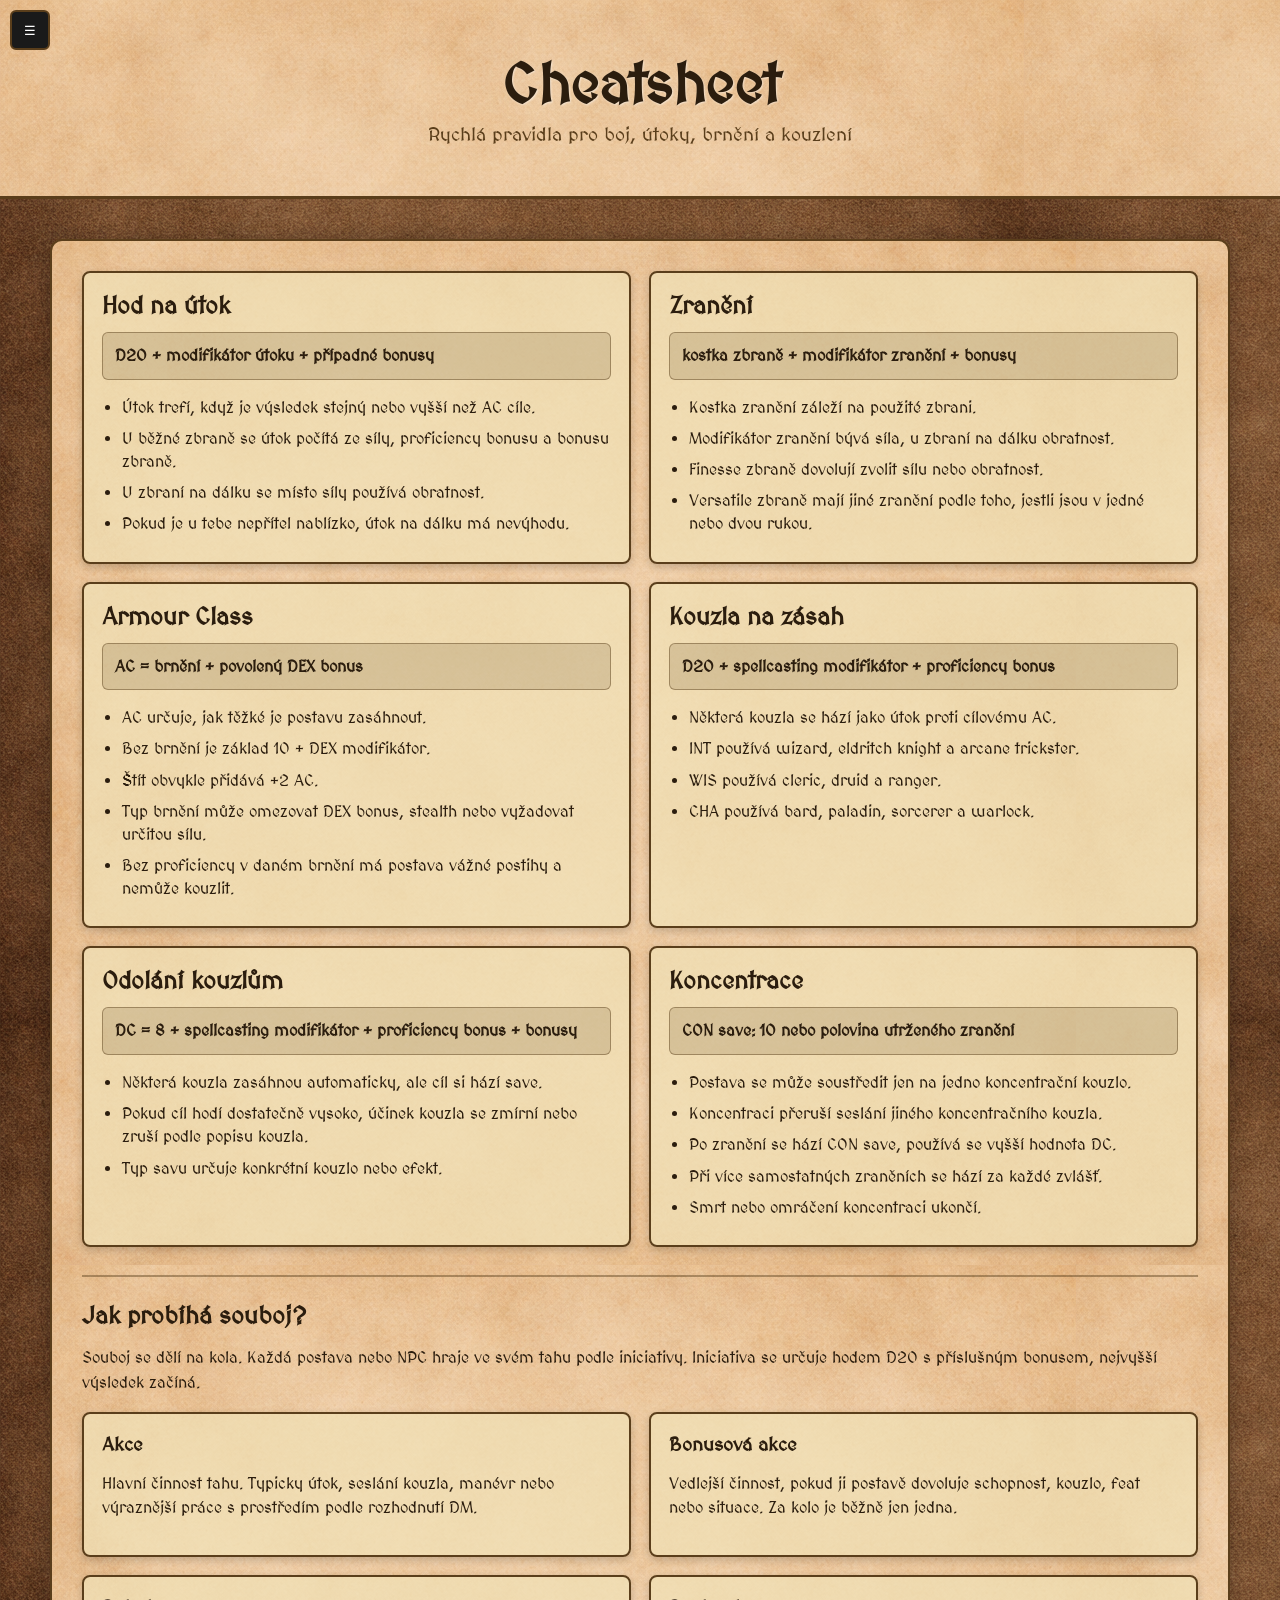
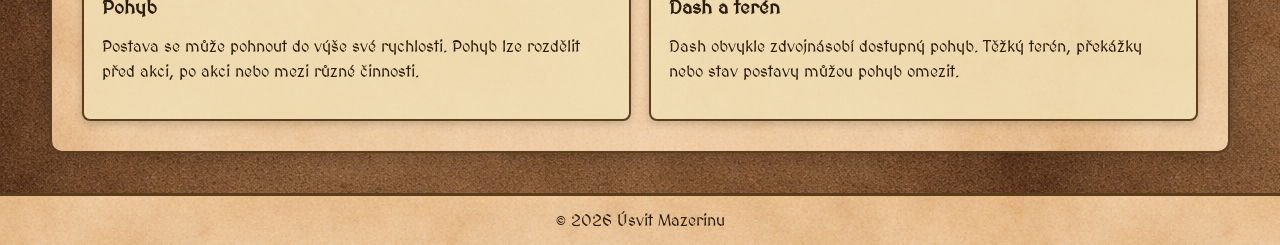
==== cheatsheet.html @ 0febb723 "Add files via upload" ====
<!DOCTYPE html>
<html lang="cs">
<head>
  <meta charset="UTF-8">
  <meta name="viewport" content="width=device-width, initial-scale=1.0">
  <title>Cheatsheet | Úsvit Mazerinu</title>

  <link rel="stylesheet" href="style.css">
  <link rel="preload" as="image" href="assets/side_bcg.png">
  <link rel="preload" as="image" href="assets/basic_bcg.png">

  <link href="https://fonts.googleapis.com/css2?family=MedievalSharp&display=swap" rel="stylesheet">
</head>

<body>

  <button id="menu-toggle">☰</button>
  <nav id="side-menu"></nav>

  <header>
    <h1>Cheatsheet</h1>
    <p>Rychlá pravidla pro boj, útoky, brnění a kouzlení</p>
  </header>

  <main>
    <section class="content cheatsheet-content">
      <div class="cheatsheet-grid">
        <article class="rule-card">
          <h2>Hod na útok</h2>
          <p class="formula">D20 + modifikátor útoku + případné bonusy</p>
          <ul>
            <li>Útok trefí, když je výsledek stejný nebo vyšší než AC cíle.</li>
            <li>U běžné zbraně se útok počítá ze síly, proficiency bonusu a bonusu zbraně.</li>
            <li>U zbraní na dálku se místo síly používá obratnost.</li>
            <li>Pokud je u tebe nepřítel nablízko, útok na dálku má nevýhodu.</li>
          </ul>
        </article>

        <article class="rule-card">
          <h2>Zranění</h2>
          <p class="formula">kostka zbraně + modifikátor zranění + bonusy</p>
          <ul>
            <li>Kostka zranění záleží na použité zbrani.</li>
            <li>Modifikátor zranění bývá síla, u zbraní na dálku obratnost.</li>
            <li>Finesse zbraně dovolují zvolit sílu nebo obratnost.</li>
            <li>Versatile zbraně mají jiné zranění podle toho, jestli jsou v jedné nebo dvou rukou.</li>
          </ul>
        </article>

        <article class="rule-card">
          <h2>Armour Class</h2>
          <p class="formula">AC = brnění + povolený DEX bonus</p>
          <ul>
            <li>AC určuje, jak těžké je postavu zasáhnout.</li>
            <li>Bez brnění je základ 10 + DEX modifikátor.</li>
            <li>Štít obvykle přidává +2 AC.</li>
            <li>Typ brnění může omezovat DEX bonus, stealth nebo vyžadovat určitou sílu.</li>
            <li>Bez proficiency v daném brnění má postava vážné postihy a nemůže kouzlit.</li>
          </ul>
        </article>

        <article class="rule-card">
          <h2>Kouzla na zásah</h2>
          <p class="formula">D20 + spellcasting modifikátor + proficiency bonus</p>
          <ul>
            <li>Některá kouzla se hází jako útok proti cílovému AC.</li>
            <li>INT používá wizard, eldritch knight a arcane trickster.</li>
            <li>WIS používá cleric, druid a ranger.</li>
            <li>CHA používá bard, paladin, sorcerer a warlock.</li>
          </ul>
        </article>

        <article class="rule-card">
          <h2>Odolání kouzlům</h2>
          <p class="formula">DC = 8 + spellcasting modifikátor + proficiency bonus + bonusy</p>
          <ul>
            <li>Některá kouzla zasáhnou automaticky, ale cíl si hází save.</li>
            <li>Pokud cíl hodí dostatečně vysoko, účinek kouzla se zmírní nebo zruší podle popisu kouzla.</li>
            <li>Typ savu určuje konkrétní kouzlo nebo efekt.</li>
          </ul>
        </article>

        <article class="rule-card">
          <h2>Koncentrace</h2>
          <p class="formula">CON save: 10 nebo polovina utrženého zranění</p>
          <ul>
            <li>Postava se může soustředit jen na jedno koncentrační kouzlo.</li>
            <li>Koncentraci přeruší seslání jiného koncentračního kouzla.</li>
            <li>Po zranění se hází CON save, používá se vyšší hodnota DC.</li>
            <li>Při více samostatných zraněních se hází za každé zvlášť.</li>
            <li>Smrt nebo omráčení koncentraci ukončí.</li>
          </ul>
        </article>
      </div>

      <section class="combat-flow">
        <h2>Jak probíhá souboj?</h2>
        <p>
          Souboj se dělí na kola. Každá postava nebo NPC hraje ve svém tahu podle iniciativy.
          Iniciativa se určuje hodem D20 s příslušným bonusem, nejvyšší výsledek začíná.
        </p>

        <div class="turn-grid">
          <article class="turn-card">
            <h3>Akce</h3>
            <p>Hlavní činnost tahu. Typicky útok, seslání kouzla, manévr nebo výraznější práce s prostředím podle rozhodnutí DM.</p>
          </article>

          <article class="turn-card">
            <h3>Bonusová akce</h3>
            <p>Vedlejší činnost, pokud ji postavě dovoluje schopnost, kouzlo, feat nebo situace. Za kolo je běžně jen jedna.</p>
          </article>

          <article class="turn-card">
            <h3>Pohyb</h3>
            <p>Postava se může pohnout do výše své rychlosti. Pohyb lze rozdělit před akci, po akci nebo mezi různé činnosti.</p>
          </article>

          <article class="turn-card">
            <h3>Dash a terén</h3>
            <p>Dash obvykle zdvojnásobí dostupný pohyb. Těžký terén, překážky nebo stav postavy můžou pohyb omezit.</p>
          </article>
        </div>
      </section>
    </section>
  </main>

  <footer>
    <p>© 2026 Úsvit Mazerinu</p>
  </footer>

  <div id="lightbox">
    <span class="close">&times;</span>
    <img class="lightbox-img">
    <div class="lightbox-caption"></div>
  </div>

  <script src="script.js"></script>
</body>
</html>
---- style.css ----
html, body {
  height: 100%;
}

*,
*::before,
*::after {
  box-sizing: border-box;
}

body {
  margin: 0;
  font-family: 'MedievalSharp', cursive;
  background-image: url('assets/side_bcg.png');
  background-repeat: repeat;
  background-size: auto;
  color: #2b1d0e;
  display: flex;
  flex-direction: column;
}

main {
  flex: 1;
  width: 100%;
}

.content {
  width: min(900px, calc(100% - 32px));
  margin: 40px auto;
  padding: 30px;

  background-image: url("assets/basic_bcg.png");
  background-repeat: repeat;
  background-size: auto;
  border: 2px solid #5a3e1b;
  border-radius: 12px;

  box-shadow: 0 0 20px rgba(0,0,0,0.3);
}

.content p {
  line-height: 1.6;
  margin-bottom: 16px;
}

/* --- AKTUALIZOVANÝ HEADER S OBRÁZKEM --- */
header {
  text-align: center;
  padding: clamp(32px, 7vw, 50px) 20px;
  
  /* Nastavení opakování obrázku */
  background-image: url('assets/basic_bcg.png');
  background-repeat: repeat;       /* Obrázek se bude opakovat v obou směrech */
  background-size: auto;           /* Obrázek si zachová svou původní velikost */
  
  border-bottom: 3px solid #5a3e1b;
}

header h1 {
  margin: 0;
  font-size: clamp(2.2rem, 8vw, 3.5rem);
  color: #2b1d0e;
  text-shadow: 1px 1px 2px rgba(255, 255, 255, 0.5);
  overflow-wrap: anywhere;
}

header p {
  margin: 5px 0 0;
  font-size: clamp(1rem, 4vw, 1.2rem);
  color: #5a3e1b;
}

/* GRID */
.grid-container {
  display: grid;
  grid-template-columns: repeat(2, minmax(0, 1fr));
  gap: clamp(18px, 2vw, 30px);
  width: min(1120px, calc(100% - 48px));
  margin: 0 auto;
  padding: clamp(28px, 5vw, 56px) 0;

}

/* KARTY */
.card {
  text-decoration: none;
  color: inherit;
  background: #f2e2b8;
  padding: 20px;
  border: 2px solid #5a3e1b;
  border-radius: 10px;
  transition: 0.2s;
  max-width: 100%;
}

.main-card {
  background-size: 100% 100%;   /* Obrázek vyplní celou kartu bez oříznutí */
  background-position: center;  /* Střed obrázku bude vždy vidět */
  background-repeat: no-repeat;
  aspect-ratio: 16 / 8;
  min-height: 0;
  width: 100%;
  /* Text musí být čitelný i přes obrázek */
  display: flex;
  flex-direction: column;
  justify-content: center;
  align-items: flex-start;
  color: #ffffff;
  text-shadow: 2px 2px 8px rgba(0,0,0,0.9);
}

.main-card h2 {
  margin: 0;
  max-width: 100%;
  overflow-wrap: anywhere;
}

.subcards {
  position: absolute;
  display: none; /* JS přepíná na flex */
  flex-direction: column;
  gap: 1px;
  z-index: 999;
  width: min(400px, calc(100vw - 32px));
  max-width: calc(100vw - 32px);

 }

.subcard {
  /* Musíme zrušit nebo upravit výšku tak, aby odpovídala obrázku */
  height: 50px; 
  width: 100%;
  min-height: 50px; 
  min-width: 0;

  /* KLÍČOVÁ ZMĚNA: Vypneme padding, aby nezvětšoval kartu */
  padding: 0; 
  
  color: #ffffff;
  text-shadow: 2px 2px 4px rgba(0,0,0,0.8);
  font-weight: bold;

  /* Nastavení pozadí */
  background-size: 100% 100%; /* Vynutí, aby obrázek seděl přesně na pixely */
  background-position: center;
  background-repeat: no-repeat;
  
  /* Aby text uvnitř nebyl nalepený na kraji bez paddingu */
  display: flex;
  align-items: center;
  justify-content: center; /* Vycentruje text na střed obrázku */
  
  /* Ostatní zůstává */
  border: 2px solid #5a3e1b;
  border-radius: 10px;
  box-sizing: border-box; /* Zajistí, že border se počítá DO těch 400x50px */
}

/* Úprava hover efektu, aby obrázek nezmizel */
.subcard:hover {
  box-shadow: inset 0 0 100px rgba(0,0,0,0.5); 
}

.card:not(.subcard):hover {
  box-shadow: inset 0 0 100px rgba(0,0,0,0.5);
}

/* Vynucení viditelného scrollbaru pro prohlížeče Chrome/Edge/Safari */
.subcards::-webkit-scrollbar {
  width: 8px;
}
.subcards::-webkit-scrollbar-thumb {
  background: #5a3e1b; 
  border-radius: 10px;
}
.subcards::-webkit-scrollbar-track {
  background: #f2e2b8;
}

/* aby byly nad vším */
body {
  position: relative;
}

/* poslední karta uprostřed, pokud je na řádku sama */
.grid-container .card:last-child:nth-child(odd) {
  grid-column: auto;
  justify-self: stretch;
  width: 100%;
  max-width: 100%;         /* nepřesahuje dostupnou šířku gridu */
}

/* --- AKTUALIZOVANÝ FOOTER --- */
footer {
  /* Nastavení opakování obrázku */
  background-image: url('assets/basic_bcg.png');
  background-repeat: repeat;       /* Obrázek se bude opakovat */
  background-size: auto;           /* Obrázek si zachová původní rozměry */
  
  border-top: 3px solid #5a3e1b;
  padding: 15px clamp(16px, 4vw, 25px);
  margin-top: auto;
  position: relative;
  z-index: 1;
}

.footer-container {
  display: flex;
  align-items: center;
  justify-content: center; /* Centruje hlavní obsah (P) */
  width: 100%;
  gap: 12px;
}

.footer-link {
  position: absolute; /* Přitlačí odkaz do rohu nezávisle na centru textu */
  left: 25px;
  text-decoration: none;
  color: #5a3e1b;
  font-weight: bold;
}

.footer-link:hover {
  text-decoration: underline;
}

.footer-link:visited {
  text-decoration: none;
  color: #5a3e1b;
}

footer p {
  margin: 0;
  flex-grow: 1;
  text-align: center;
  justifi-self: center;
  padding-right: 0;
}

/* MENU */
#menu-toggle,
#images-toggle {
  position: fixed;
  z-index: 2100;

  background: #1a1a1a;
  color: white;
  border: 2px solid #5a3e1b;

  padding: 8px 12px;
  border-radius: 6px;
  cursor: pointer;

  top: 10px;
  height: 40px;
  
  transition: 0.2s;
}

#menu-toggle:hover,
#images-toggle:hover {
  background: #5a3e1b;
}

#menu-toggle {
  left: 10px;
  z-index: 3000;
}

#images-toggle {
  right: 10px;
  z-index: 3000;
}

/* SIDE MENU */
#side-menu {
  position: fixed;
  left: 0;
  top: 0;
  width: 260px;
  height: 100%;

  background: #1a1a1a;
  color: white;

  transform: translateX(-100%);
  transition: transform 0.3s ease;

  box-sizing: border-box;

  display: flex;
  flex-direction: column;

  padding: 60px 15px 15px;
  overflow-y: auto;

  z-index: 2500; /* 🔥 KLÍČOVÉ */
}

#side-menu.visible {
  transform: translateX(0);
}

.menu-section {
  margin-bottom: 10px;
}

.menu-category {
  font-weight: bold;
  padding: 8px;
  cursor: pointer;
  border-radius: 6px;
  transition: 0.2s;
}

.menu-category:hover {
  background: rgba(255,255,255,0.1);
}

.menu-category.direct-link {
  display: block;
  text-decoration: none;
  color: white;
}

.submenu {
  display: none;
  flex-direction: column;
  margin-left: 10px;
}

.submenu.visible {
  display: flex;
}

.submenu a {
  color: #ccc;
  text-decoration: none;
  padding: 6px;
  border-radius: 4px;
  transition: 0.2s;
}

.submenu a:hover {
  background: rgba(255,255,255,0.1);
  color: white;
}

/* SLIDER */
#character-slider {
  position: fixed;
  right: 0;
  top: 0;
  width: 260px;
  height: 100%;

  background: #1a1a1a;
  color: white;

  transform: translateX(100%); /* 🔥 schovaný doprava */
  transition: transform 0.3s ease;

  box-sizing: border-box;

  display: flex;
  flex-direction: column;

  padding: 60px 15px 15px; /* 🔥 místo pro tlačítko */
  overflow-y: auto;

  z-index: 2500;
}

#character-slider.visible {
  transform: translateX(0);
}

#character-slider img {
  width: 100%;
  border-radius: 8px;
  margin-bottom: 10px;
  cursor: pointer;
  transition: 0.2s;
}

#character-slider img:hover {
  box-shadow: inset 0 0 100px rgba(0,0,0,0.5);
}

/* LIGHTBOX */
#lightbox {
  display: none;
  position: fixed;
  top: 0;
  left: 0;
  width: 100%;
  height: 100%;

  background-color: rgba(0,0,0,0.9);

  justify-content: center;
  align-items: center;
  flex-direction: column;

  z-index: 4000;
}

/* obrázek */
.lightbox-img {
  max-width: min(90vw, 80%);
  max-height: 80%;
  border-radius: 10px;
}

/* caption přes obrázek */
.lightbox-caption {
  position: absolute;
  bottom: 60px;

  color: white;
  background: rgba(0,0,0,0.75);

  padding: 10px 20px;
  border-radius: 10px;

  font-size: 1.1rem;
  text-align: center;

  max-width: min(90vw, 70%);

  backdrop-filter: blur(5px);
  animation: fadeIn 0.3s ease;
}

@keyframes fadeIn {
  from { opacity: 0; transform: translateY(10px); }
  to { opacity: 1; transform: translateY(0); }
}

/* zavírací tlačítko */
.close {
  position: absolute;
  top: 20px;
  right: 30px;
  font-size: 40px;
  color: white;
  cursor: pointer;
}

/* SPELLBOOK POPUP */
.spellbook-popup {
  display: none;
  position: fixed;
  inset: 0;
  z-index: 3900;
  align-items: center;
  justify-content: center;
  padding: 24px;
  background: rgba(0,0,0,0.86);
}

.spellbook-popup.visible {
  display: flex;
}

.spellbook-panel {
  position: relative;
  width: min(760px, 100%);
  max-height: min(720px, calc(100vh - 48px));
  overflow-y: auto;
  padding: 52px 24px 24px;
  background-image: url('assets/basic_bcg.png');
  background-repeat: repeat;
  background-size: auto;
  border: 2px solid #5a3e1b;
  border-radius: 12px;
  box-shadow: 0 0 30px rgba(0,0,0,0.5);
}

.spellbook-close {
  position: absolute;
  top: 8px;
  right: 14px;
  border: 0;
  background: transparent;
  color: #2b1d0e;
  font: inherit;
  font-size: 2rem;
  line-height: 1;
  cursor: pointer;
}

.spellbook-grid {
  display: grid;
  grid-template-columns: repeat(auto-fit, minmax(min(100%, 180px), 1fr));
  gap: 14px;
}

.spellbook-card {
  min-height: 96px;
  display: flex;
  align-items: center;
  justify-content: center;
  color: #2b1d0e;
  font-size: 1.4rem;
  font-weight: bold;
  text-align: center;
}

/* CHEATSHEET */
.cheatsheet-content {
  width: min(1180px, calc(100% - 32px));
}

.cheatsheet-grid,
.turn-grid {
  display: grid;
  grid-template-columns: repeat(2, minmax(0, 1fr));
  gap: 18px;
}

.rule-card,
.turn-card {
  background: rgba(242, 226, 184, 0.72);
  border: 2px solid #5a3e1b;
  border-radius: 8px;
  padding: 18px;
  box-shadow: 0 3px 8px rgba(0,0,0,0.18);
}

.rule-card h2,
.turn-card h3,
.combat-flow h2 {
  margin: 0 0 12px;
  color: #2b1d0e;
}

.rule-card ul {
  margin: 0;
  padding-left: 20px;
}

.rule-card li {
  margin-bottom: 8px;
  line-height: 1.45;
}

.formula {
  margin: 0 0 14px;
  padding: 10px 12px;
  background: rgba(90, 62, 27, 0.16);
  border: 1px solid rgba(90, 62, 27, 0.45);
  border-radius: 6px;
  font-weight: bold;
}

.combat-flow {
  margin-top: 28px;
  padding-top: 24px;
  border-top: 2px solid rgba(90, 62, 27, 0.45);
}

.combat-flow > p,
.turn-card p {
  line-height: 1.55;
}

/* RESPONZIVITA */
@media (max-width: 800px) {
  .grid-container {
    grid-template-columns: 1fr;
    width: min(560px, calc(100% - 36px));
  }
}

@media (max-width: 600px) {
  .content {
    width: calc(100% - 24px);
    margin: 20px auto;
    padding: 18px;
    border-radius: 8px;
  }

  .grid-container {
    grid-template-columns: 1fr;
    width: calc(100% - 24px);
    gap: 14px;
    padding: 20px 0;
  }

  .grid-container .card:last-child:nth-child(odd) {
    grid-column: 1;
    justify-self: stretch;
  }

  .main-card {
    aspect-ratio: 16 / 8;
    padding: 16px;
  }

  .subcards {
    position: static;
    width: 100%;
    max-width: 100%;
    grid-column: 1;
  }

  .footer-container {
    flex-direction: column;
  }

  .footer-link {
    position: static;
  }

  .lightbox-img {
    max-width: 92vw;
  }

  .lightbox-caption {
    bottom: 24px;
    max-width: 92vw;
    font-size: 1rem;
  }

  .spellbook-popup {
    padding: 14px;
  }

  .spellbook-panel {
    max-height: calc(100vh - 28px);
    padding: 48px 14px 14px;
  }

  .spellbook-grid {
    grid-template-columns: 1fr;
  }

  .spellbook-card {
    min-height: 72px;
  }

  .cheatsheet-grid,
  .turn-grid {
    grid-template-columns: 1fr;
  }

  .rule-card,
  .turn-card {
    padding: 14px;
  }
}
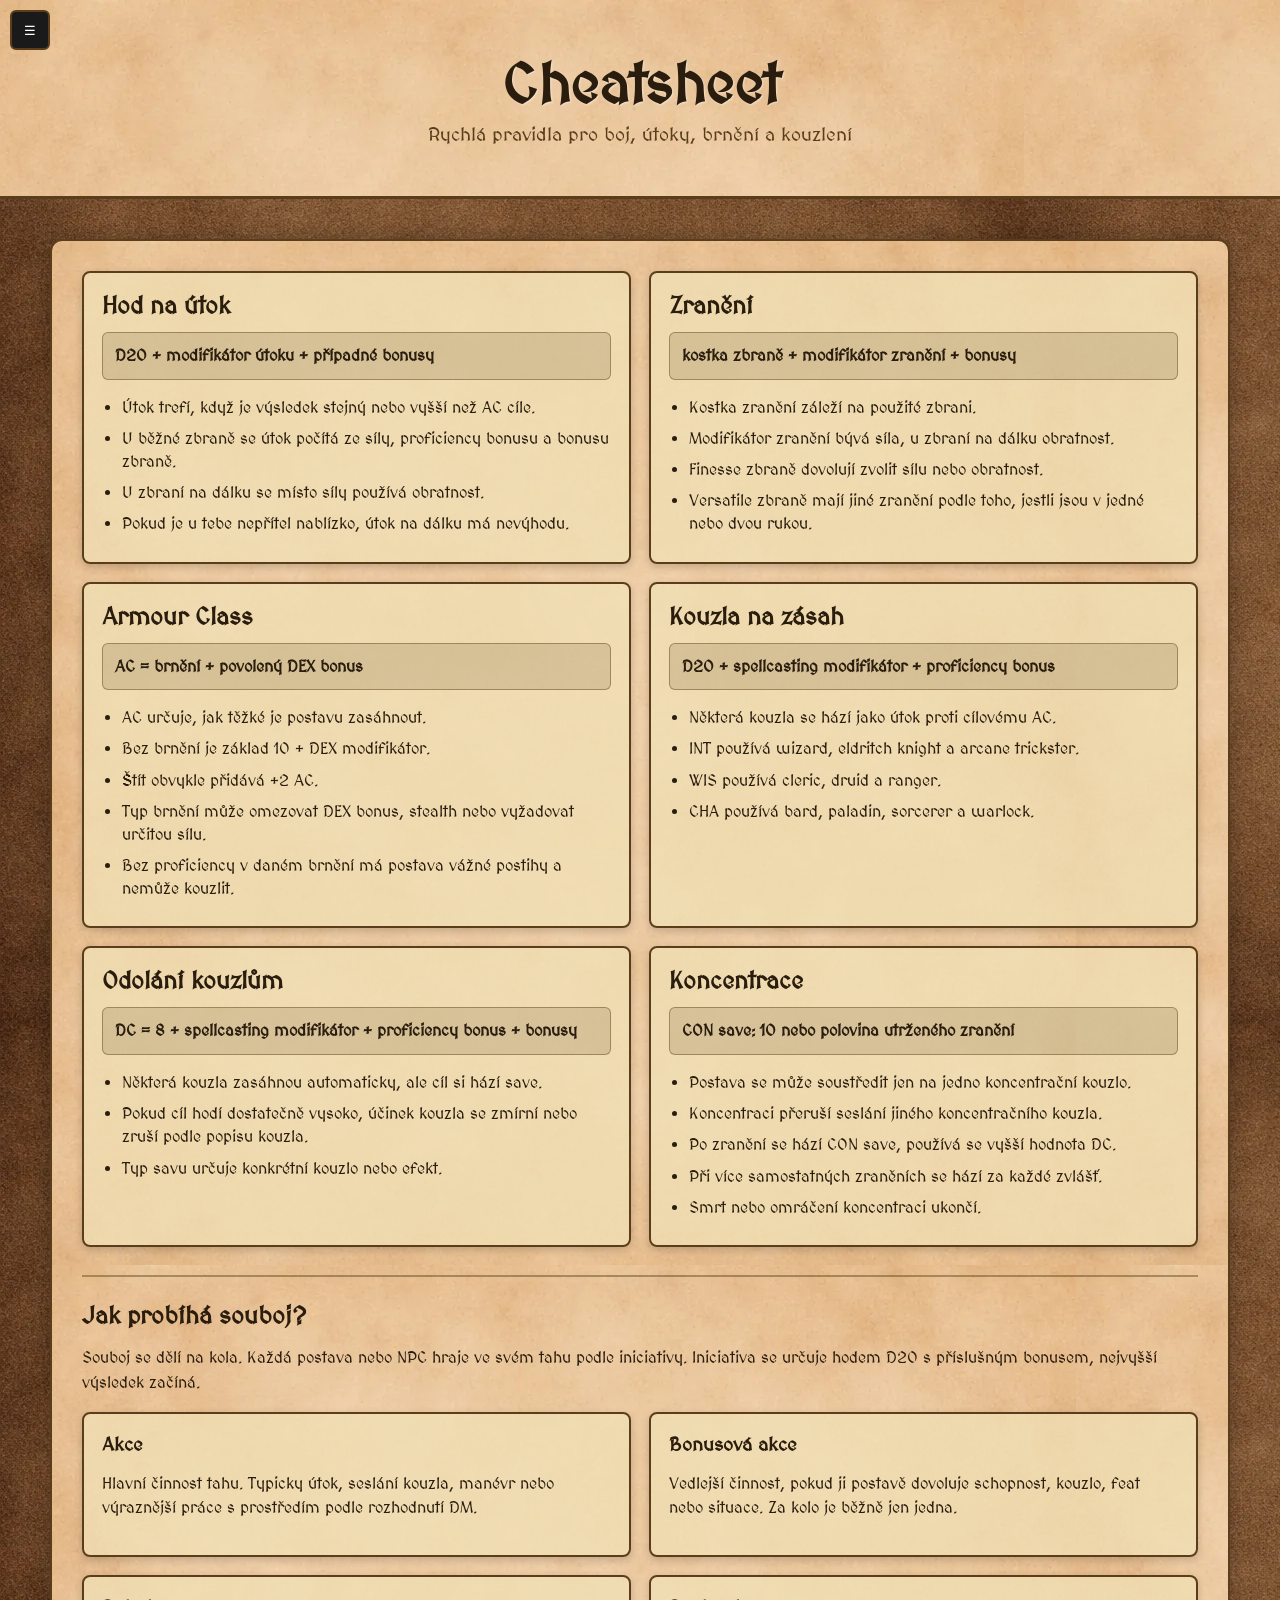
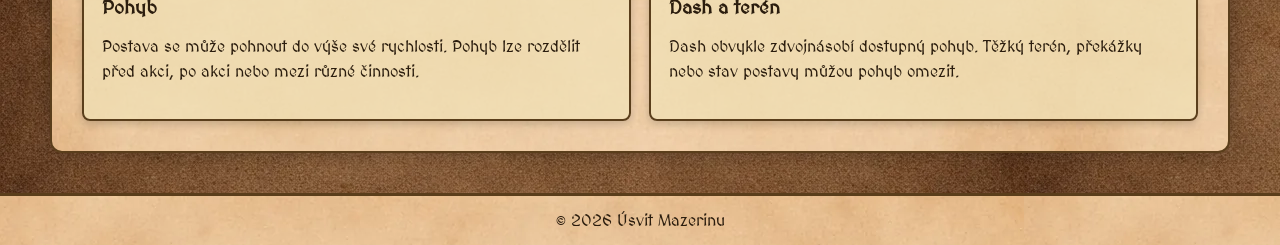
==== commit 0126d7d7: "Convert images to WebP" ====
--- a/cheatsheet.html
+++ b/cheatsheet.html
@@ -5,9 +5,9 @@
   <meta name="viewport" content="width=device-width, initial-scale=1.0">
   <title>Cheatsheet | Úsvit Mazerinu</title>
 
-  <link rel="stylesheet" href="style.css">
-  <link rel="preload" as="image" href="assets/side_bcg.png">
-  <link rel="preload" as="image" href="assets/basic_bcg.png">
+  <link rel="stylesheet" href="style.css?v=20260528223851">
+  <link rel="preload" as="image" href="assets/side_bcg.webp">
+  <link rel="preload" as="image" href="assets/basic_bcg.webp">
 
   <link href="https://fonts.googleapis.com/css2?family=MedievalSharp&display=swap" rel="stylesheet">
 </head>
@@ -135,6 +135,6 @@
     <div class="lightbox-caption"></div>
   </div>
 
-  <script src="script.js"></script>
+  <script src="script.js?v=20260528223851"></script>
 </body>
 </html>
--- a/style.css
+++ b/style.css
@@ -1,652 +1,652 @@
-html, body {
-  height: 100%;
-}
-
-*,
-*::before,
-*::after {
-  box-sizing: border-box;
-}
-
-body {
-  margin: 0;
-  font-family: 'MedievalSharp', cursive;
-  background-image: url('assets/side_bcg.png');
-  background-repeat: repeat;
-  background-size: auto;
-  color: #2b1d0e;
-  display: flex;
-  flex-direction: column;
-}
-
-main {
-  flex: 1;
-  width: 100%;
-}
-
-.content {
-  width: min(900px, calc(100% - 32px));
-  margin: 40px auto;
-  padding: 30px;
-
-  background-image: url("assets/basic_bcg.png");
-  background-repeat: repeat;
-  background-size: auto;
-  border: 2px solid #5a3e1b;
-  border-radius: 12px;
-
-  box-shadow: 0 0 20px rgba(0,0,0,0.3);
-}
-
-.content p {
-  line-height: 1.6;
-  margin-bottom: 16px;
-}
-
-/* --- AKTUALIZOVANÝ HEADER S OBRÁZKEM --- */
-header {
-  text-align: center;
-  padding: clamp(32px, 7vw, 50px) 20px;
-  
-  /* Nastavení opakování obrázku */
-  background-image: url('assets/basic_bcg.png');
-  background-repeat: repeat;       /* Obrázek se bude opakovat v obou směrech */
-  background-size: auto;           /* Obrázek si zachová svou původní velikost */
-  
-  border-bottom: 3px solid #5a3e1b;
-}
-
-header h1 {
-  margin: 0;
-  font-size: clamp(2.2rem, 8vw, 3.5rem);
-  color: #2b1d0e;
+html, body {
+  height: 100%;
+}
+
+*,
+*::before,
+*::after {
+  box-sizing: border-box;
+}
+
+body {
+  margin: 0;
+  font-family: 'MedievalSharp', cursive;
+  background-image: url('assets/side_bcg.webp');
+  background-repeat: repeat;
+  background-size: auto;
+  color: #2b1d0e;
+  display: flex;
+  flex-direction: column;
+}
+
+main {
+  flex: 1;
+  width: 100%;
+}
+
+.content {
+  width: min(900px, calc(100% - 32px));
+  margin: 40px auto;
+  padding: 30px;
+
+  background-image: url("assets/basic_bcg.webp");
+  background-repeat: repeat;
+  background-size: auto;
+  border: 2px solid #5a3e1b;
+  border-radius: 12px;
+
+  box-shadow: 0 0 20px rgba(0,0,0,0.3);
+}
+
+.content p {
+  line-height: 1.6;
+  margin-bottom: 16px;
+}
+
+/* --- AKTUALIZOVANÝ HEADER S OBRÁZKEM --- */
+header {
+  text-align: center;
+  padding: clamp(32px, 7vw, 50px) 20px;
+  
+  /* Nastavení opakování obrázku */
+  background-image: url('assets/basic_bcg.webp');
+  background-repeat: repeat;       /* Obrázek se bude opakovat v obou směrech */
+  background-size: auto;           /* Obrázek si zachová svou původní velikost */
+  
+  border-bottom: 3px solid #5a3e1b;
+}
+
+header h1 {
+  margin: 0;
+  font-size: clamp(2.2rem, 8vw, 3.5rem);
+  color: #2b1d0e;
   text-shadow: 1px 1px 2px rgba(255, 255, 255, 0.5);
-  overflow-wrap: anywhere;
-}
-
-header p {
-  margin: 5px 0 0;
-  font-size: clamp(1rem, 4vw, 1.2rem);
-  color: #5a3e1b;
-}
-
-/* GRID */
-.grid-container {
-  display: grid;
-  grid-template-columns: repeat(2, minmax(0, 1fr));
-  gap: clamp(18px, 2vw, 30px);
-  width: min(1120px, calc(100% - 48px));
-  margin: 0 auto;
-  padding: clamp(28px, 5vw, 56px) 0;
-
-}
-
-/* KARTY */
-.card {
-  text-decoration: none;
-  color: inherit;
-  background: #f2e2b8;
-  padding: 20px;
-  border: 2px solid #5a3e1b;
-  border-radius: 10px;
-  transition: 0.2s;
-  max-width: 100%;
-}
-
-.main-card {
-  background-size: 100% 100%;   /* Obrázek vyplní celou kartu bez oříznutí */
-  background-position: center;  /* Střed obrázku bude vždy vidět */
-  background-repeat: no-repeat;
-  aspect-ratio: 16 / 8;
-  min-height: 0;
-  width: 100%;
-  /* Text musí být čitelný i přes obrázek */
-  display: flex;
-  flex-direction: column;
-  justify-content: center;
-  align-items: flex-start;
-  color: #ffffff;
-  text-shadow: 2px 2px 8px rgba(0,0,0,0.9);
-}
-
-.main-card h2 {
-  margin: 0;
-  max-width: 100%;
-  overflow-wrap: anywhere;
-}
-
-.subcards {
-  position: absolute;
-  display: none; /* JS přepíná na flex */
-  flex-direction: column;
-  gap: 1px;
-  z-index: 999;
-  width: min(400px, calc(100vw - 32px));
-  max-width: calc(100vw - 32px);
-
- }
-
-.subcard {
-  /* Musíme zrušit nebo upravit výšku tak, aby odpovídala obrázku */
-  height: 50px; 
-  width: 100%;
-  min-height: 50px; 
-  min-width: 0;
-
-  /* KLÍČOVÁ ZMĚNA: Vypneme padding, aby nezvětšoval kartu */
-  padding: 0; 
-  
-  color: #ffffff;
-  text-shadow: 2px 2px 4px rgba(0,0,0,0.8);
-  font-weight: bold;
-
-  /* Nastavení pozadí */
-  background-size: 100% 100%; /* Vynutí, aby obrázek seděl přesně na pixely */
-  background-position: center;
-  background-repeat: no-repeat;
-  
-  /* Aby text uvnitř nebyl nalepený na kraji bez paddingu */
-  display: flex;
-  align-items: center;
-  justify-content: center; /* Vycentruje text na střed obrázku */
-  
-  /* Ostatní zůstává */
-  border: 2px solid #5a3e1b;
-  border-radius: 10px;
-  box-sizing: border-box; /* Zajistí, že border se počítá DO těch 400x50px */
-}
-
-/* Úprava hover efektu, aby obrázek nezmizel */
-.subcard:hover {
-  box-shadow: inset 0 0 100px rgba(0,0,0,0.5); 
-}
-
-.card:not(.subcard):hover {
-  box-shadow: inset 0 0 100px rgba(0,0,0,0.5);
-}
-
-/* Vynucení viditelného scrollbaru pro prohlížeče Chrome/Edge/Safari */
-.subcards::-webkit-scrollbar {
-  width: 8px;
-}
-.subcards::-webkit-scrollbar-thumb {
-  background: #5a3e1b; 
-  border-radius: 10px;
-}
-.subcards::-webkit-scrollbar-track {
-  background: #f2e2b8;
-}
-
-/* aby byly nad vším */
-body {
-  position: relative;
-}
-
-/* poslední karta uprostřed, pokud je na řádku sama */
-.grid-container .card:last-child:nth-child(odd) {
-  grid-column: auto;
-  justify-self: stretch;
-  width: 100%;
-  max-width: 100%;         /* nepřesahuje dostupnou šířku gridu */
-}
-
-/* --- AKTUALIZOVANÝ FOOTER --- */
-footer {
-  /* Nastavení opakování obrázku */
-  background-image: url('assets/basic_bcg.png');
-  background-repeat: repeat;       /* Obrázek se bude opakovat */
-  background-size: auto;           /* Obrázek si zachová původní rozměry */
-  
-  border-top: 3px solid #5a3e1b;
-  padding: 15px clamp(16px, 4vw, 25px);
-  margin-top: auto;
-  position: relative;
-  z-index: 1;
-}
-
-.footer-container {
-  display: flex;
-  align-items: center;
-  justify-content: center; /* Centruje hlavní obsah (P) */
+  overflow-wrap: anywhere;
+}
+
+header p {
+  margin: 5px 0 0;
+  font-size: clamp(1rem, 4vw, 1.2rem);
+  color: #5a3e1b;
+}
+
+/* GRID */
+.grid-container {
+  display: grid;
+  grid-template-columns: repeat(2, minmax(0, 1fr));
+  gap: clamp(18px, 2vw, 30px);
+  width: min(1120px, calc(100% - 48px));
+  margin: 0 auto;
+  padding: clamp(28px, 5vw, 56px) 0;
+
+}
+
+/* KARTY */
+.card {
+  text-decoration: none;
+  color: inherit;
+  background: #f2e2b8;
+  padding: 20px;
+  border: 2px solid #5a3e1b;
+  border-radius: 10px;
+  transition: 0.2s;
+  max-width: 100%;
+}
+
+.main-card {
+  background-size: 100% 100%;   /* Obrázek vyplní celou kartu bez oříznutí */
+  background-position: center;  /* Střed obrázku bude vždy vidět */
+  background-repeat: no-repeat;
+  aspect-ratio: 16 / 8;
+  min-height: 0;
   width: 100%;
-  gap: 12px;
-}
-
-.footer-link {
-  position: absolute; /* Přitlačí odkaz do rohu nezávisle na centru textu */
-  left: 25px;
-  text-decoration: none;
-  color: #5a3e1b;
-  font-weight: bold;
-}
-
-.footer-link:hover {
-  text-decoration: underline;
-}
-
-.footer-link:visited {
-  text-decoration: none;
-  color: #5a3e1b;
-}
-
-footer p {
-  margin: 0;
-  flex-grow: 1;
-  text-align: center;
-  justifi-self: center;
-  padding-right: 0;
-}
-
-/* MENU */
-#menu-toggle,
-#images-toggle {
-  position: fixed;
-  z-index: 2100;
-
-  background: #1a1a1a;
-  color: white;
-  border: 2px solid #5a3e1b;
-
-  padding: 8px 12px;
-  border-radius: 6px;
-  cursor: pointer;
-
-  top: 10px;
-  height: 40px;
-  
-  transition: 0.2s;
-}
-
-#menu-toggle:hover,
-#images-toggle:hover {
-  background: #5a3e1b;
-}
-
-#menu-toggle {
-  left: 10px;
-  z-index: 3000;
-}
-
-#images-toggle {
-  right: 10px;
-  z-index: 3000;
-}
-
-/* SIDE MENU */
-#side-menu {
-  position: fixed;
-  left: 0;
-  top: 0;
-  width: 260px;
-  height: 100%;
-
-  background: #1a1a1a;
-  color: white;
-
-  transform: translateX(-100%);
-  transition: transform 0.3s ease;
-
-  box-sizing: border-box;
-
-  display: flex;
-  flex-direction: column;
-
-  padding: 60px 15px 15px;
-  overflow-y: auto;
-
-  z-index: 2500; /* 🔥 KLÍČOVÉ */
-}
-
-#side-menu.visible {
-  transform: translateX(0);
-}
-
-.menu-section {
-  margin-bottom: 10px;
-}
-
-.menu-category {
-  font-weight: bold;
-  padding: 8px;
-  cursor: pointer;
-  border-radius: 6px;
-  transition: 0.2s;
-}
-
-.menu-category:hover {
-  background: rgba(255,255,255,0.1);
-}
-
-.menu-category.direct-link {
-  display: block;
-  text-decoration: none;
-  color: white;
-}
-
-.submenu {
-  display: none;
-  flex-direction: column;
-  margin-left: 10px;
-}
-
-.submenu.visible {
-  display: flex;
-}
-
-.submenu a {
-  color: #ccc;
-  text-decoration: none;
-  padding: 6px;
-  border-radius: 4px;
-  transition: 0.2s;
-}
-
-.submenu a:hover {
-  background: rgba(255,255,255,0.1);
-  color: white;
-}
-
-/* SLIDER */
-#character-slider {
-  position: fixed;
-  right: 0;
-  top: 0;
-  width: 260px;
-  height: 100%;
-
-  background: #1a1a1a;
-  color: white;
-
-  transform: translateX(100%); /* 🔥 schovaný doprava */
-  transition: transform 0.3s ease;
-
-  box-sizing: border-box;
-
-  display: flex;
-  flex-direction: column;
-
-  padding: 60px 15px 15px; /* 🔥 místo pro tlačítko */
-  overflow-y: auto;
-
-  z-index: 2500;
-}
-
-#character-slider.visible {
-  transform: translateX(0);
-}
-
-#character-slider img {
-  width: 100%;
-  border-radius: 8px;
-  margin-bottom: 10px;
-  cursor: pointer;
-  transition: 0.2s;
-}
-
-#character-slider img:hover {
-  box-shadow: inset 0 0 100px rgba(0,0,0,0.5);
-}
-
-/* LIGHTBOX */
-#lightbox {
-  display: none;
-  position: fixed;
-  top: 0;
-  left: 0;
-  width: 100%;
-  height: 100%;
-
-  background-color: rgba(0,0,0,0.9);
-
-  justify-content: center;
-  align-items: center;
-  flex-direction: column;
-
-  z-index: 4000;
-}
-
-/* obrázek */
-.lightbox-img {
-  max-width: min(90vw, 80%);
-  max-height: 80%;
-  border-radius: 10px;
-}
-
-/* caption přes obrázek */
-.lightbox-caption {
-  position: absolute;
-  bottom: 60px;
-
-  color: white;
-  background: rgba(0,0,0,0.75);
-
-  padding: 10px 20px;
-  border-radius: 10px;
-
-  font-size: 1.1rem;
-  text-align: center;
-
-  max-width: min(90vw, 70%);
-
-  backdrop-filter: blur(5px);
-  animation: fadeIn 0.3s ease;
-}
-
-@keyframes fadeIn {
-  from { opacity: 0; transform: translateY(10px); }
-  to { opacity: 1; transform: translateY(0); }
-}
-
-/* zavírací tlačítko */
-.close {
-  position: absolute;
-  top: 20px;
-  right: 30px;
-  font-size: 40px;
-  color: white;
-  cursor: pointer;
-}
-
-/* SPELLBOOK POPUP */
-.spellbook-popup {
-  display: none;
-  position: fixed;
-  inset: 0;
-  z-index: 3900;
-  align-items: center;
-  justify-content: center;
-  padding: 24px;
-  background: rgba(0,0,0,0.86);
-}
-
-.spellbook-popup.visible {
-  display: flex;
-}
-
-.spellbook-panel {
-  position: relative;
-  width: min(760px, 100%);
-  max-height: min(720px, calc(100vh - 48px));
-  overflow-y: auto;
-  padding: 52px 24px 24px;
-  background-image: url('assets/basic_bcg.png');
-  background-repeat: repeat;
-  background-size: auto;
-  border: 2px solid #5a3e1b;
-  border-radius: 12px;
-  box-shadow: 0 0 30px rgba(0,0,0,0.5);
-}
-
-.spellbook-close {
-  position: absolute;
-  top: 8px;
-  right: 14px;
-  border: 0;
-  background: transparent;
-  color: #2b1d0e;
-  font: inherit;
-  font-size: 2rem;
-  line-height: 1;
-  cursor: pointer;
-}
-
-.spellbook-grid {
-  display: grid;
-  grid-template-columns: repeat(auto-fit, minmax(min(100%, 180px), 1fr));
-  gap: 14px;
-}
-
-.spellbook-card {
-  min-height: 96px;
-  display: flex;
-  align-items: center;
-  justify-content: center;
-  color: #2b1d0e;
-  font-size: 1.4rem;
-  font-weight: bold;
-  text-align: center;
-}
-
-/* CHEATSHEET */
-.cheatsheet-content {
-  width: min(1180px, calc(100% - 32px));
-}
-
-.cheatsheet-grid,
-.turn-grid {
-  display: grid;
-  grid-template-columns: repeat(2, minmax(0, 1fr));
-  gap: 18px;
-}
-
-.rule-card,
-.turn-card {
-  background: rgba(242, 226, 184, 0.72);
-  border: 2px solid #5a3e1b;
-  border-radius: 8px;
-  padding: 18px;
-  box-shadow: 0 3px 8px rgba(0,0,0,0.18);
-}
-
-.rule-card h2,
-.turn-card h3,
-.combat-flow h2 {
-  margin: 0 0 12px;
-  color: #2b1d0e;
-}
-
-.rule-card ul {
-  margin: 0;
-  padding-left: 20px;
-}
-
-.rule-card li {
-  margin-bottom: 8px;
-  line-height: 1.45;
-}
-
-.formula {
-  margin: 0 0 14px;
-  padding: 10px 12px;
-  background: rgba(90, 62, 27, 0.16);
-  border: 1px solid rgba(90, 62, 27, 0.45);
-  border-radius: 6px;
-  font-weight: bold;
-}
-
-.combat-flow {
-  margin-top: 28px;
-  padding-top: 24px;
-  border-top: 2px solid rgba(90, 62, 27, 0.45);
-}
-
-.combat-flow > p,
-.turn-card p {
-  line-height: 1.55;
-}
-
-/* RESPONZIVITA */
-@media (max-width: 800px) {
-  .grid-container {
-    grid-template-columns: 1fr;
-    width: min(560px, calc(100% - 36px));
-  }
-}
-
-@media (max-width: 600px) {
-  .content {
-    width: calc(100% - 24px);
-    margin: 20px auto;
-    padding: 18px;
-    border-radius: 8px;
-  }
-
-  .grid-container {
-    grid-template-columns: 1fr;
-    width: calc(100% - 24px);
-    gap: 14px;
-    padding: 20px 0;
-  }
-
-  .grid-container .card:last-child:nth-child(odd) {
-    grid-column: 1;
-    justify-self: stretch;
-  }
-
-  .main-card {
-    aspect-ratio: 16 / 8;
-    padding: 16px;
-  }
-
-  .subcards {
-    position: static;
-    width: 100%;
-    max-width: 100%;
-    grid-column: 1;
-  }
-
-  .footer-container {
-    flex-direction: column;
-  }
-
-  .footer-link {
-    position: static;
-  }
-
-  .lightbox-img {
-    max-width: 92vw;
-  }
-
-  .lightbox-caption {
-    bottom: 24px;
-    max-width: 92vw;
-    font-size: 1rem;
-  }
-
-  .spellbook-popup {
-    padding: 14px;
-  }
-
-  .spellbook-panel {
-    max-height: calc(100vh - 28px);
-    padding: 48px 14px 14px;
-  }
-
-  .spellbook-grid {
-    grid-template-columns: 1fr;
-  }
-
-  .spellbook-card {
-    min-height: 72px;
-  }
-
-  .cheatsheet-grid,
-  .turn-grid {
-    grid-template-columns: 1fr;
-  }
-
-  .rule-card,
-  .turn-card {
-    padding: 14px;
-  }
-}
+  /* Text musí být čitelný i přes obrázek */
+  display: flex;
+  flex-direction: column;
+  justify-content: center;
+  align-items: flex-start;
+  color: #ffffff;
+  text-shadow: 2px 2px 8px rgba(0,0,0,0.9);
+}
+
+.main-card h2 {
+  margin: 0;
+  max-width: 100%;
+  overflow-wrap: anywhere;
+}
+
+.subcards {
+  position: absolute;
+  display: none; /* JS přepíná na flex */
+  flex-direction: column;
+  gap: 1px;
+  z-index: 999;
+  width: min(400px, calc(100vw - 32px));
+  max-width: calc(100vw - 32px);
+
+ }
+
+.subcard {
+  /* Musíme zrušit nebo upravit výšku tak, aby odpovídala obrázku */
+  height: 50px; 
+  width: 100%;
+  min-height: 50px; 
+  min-width: 0;
+
+  /* KLÍČOVÁ ZMĚNA: Vypneme padding, aby nezvětšoval kartu */
+  padding: 0; 
+  
+  color: #ffffff;
+  text-shadow: 2px 2px 4px rgba(0,0,0,0.8);
+  font-weight: bold;
+
+  /* Nastavení pozadí */
+  background-size: 100% 100%; /* Vynutí, aby obrázek seděl přesně na pixely */
+  background-position: center;
+  background-repeat: no-repeat;
+  
+  /* Aby text uvnitř nebyl nalepený na kraji bez paddingu */
+  display: flex;
+  align-items: center;
+  justify-content: center; /* Vycentruje text na střed obrázku */
+  
+  /* Ostatní zůstává */
+  border: 2px solid #5a3e1b;
+  border-radius: 10px;
+  box-sizing: border-box; /* Zajistí, že border se počítá DO těch 400x50px */
+}
+
+/* Úprava hover efektu, aby obrázek nezmizel */
+.subcard:hover {
+  box-shadow: inset 0 0 100px rgba(0,0,0,0.5); 
+}
+
+.card:not(.subcard):hover {
+  box-shadow: inset 0 0 100px rgba(0,0,0,0.5);
+}
+
+/* Vynucení viditelného scrollbaru pro prohlížeče Chrome/Edge/Safari */
+.subcards::-webkit-scrollbar {
+  width: 8px;
+}
+.subcards::-webkit-scrollbar-thumb {
+  background: #5a3e1b; 
+  border-radius: 10px;
+}
+.subcards::-webkit-scrollbar-track {
+  background: #f2e2b8;
+}
+
+/* aby byly nad vším */
+body {
+  position: relative;
+}
+
+/* poslední karta uprostřed, pokud je na řádku sama */
+.grid-container .card:last-child:nth-child(odd) {
+  grid-column: auto;
+  justify-self: stretch;
+  width: 100%;
+  max-width: 100%;         /* nepřesahuje dostupnou šířku gridu */
+}
+
+/* --- AKTUALIZOVANÝ FOOTER --- */
+footer {
+  /* Nastavení opakování obrázku */
+  background-image: url('assets/basic_bcg.webp');
+  background-repeat: repeat;       /* Obrázek se bude opakovat */
+  background-size: auto;           /* Obrázek si zachová původní rozměry */
+  
+  border-top: 3px solid #5a3e1b;
+  padding: 15px clamp(16px, 4vw, 25px);
+  margin-top: auto;
+  position: relative;
+  z-index: 1;
+}
+
+.footer-container {
+  display: flex;
+  align-items: center;
+  justify-content: center; /* Centruje hlavní obsah (P) */
+  width: 100%;
+  gap: 12px;
+}
+
+.footer-link {
+  position: absolute; /* Přitlačí odkaz do rohu nezávisle na centru textu */
+  left: 25px;
+  text-decoration: none;
+  color: #5a3e1b;
+  font-weight: bold;
+}
+
+.footer-link:hover {
+  text-decoration: underline;
+}
+
+.footer-link:visited {
+  text-decoration: none;
+  color: #5a3e1b;
+}
+
+footer p {
+  margin: 0;
+  flex-grow: 1;
+  text-align: center;
+  justifi-self: center;
+  padding-right: 0;
+}
+
+/* MENU */
+#menu-toggle,
+#images-toggle {
+  position: fixed;
+  z-index: 2100;
+
+  background: #1a1a1a;
+  color: white;
+  border: 2px solid #5a3e1b;
+
+  padding: 8px 12px;
+  border-radius: 6px;
+  cursor: pointer;
+
+  top: 10px;
+  height: 40px;
+  
+  transition: 0.2s;
+}
+
+#menu-toggle:hover,
+#images-toggle:hover {
+  background: #5a3e1b;
+}
+
+#menu-toggle {
+  left: 10px;
+  z-index: 3000;
+}
+
+#images-toggle {
+  right: 10px;
+  z-index: 3000;
+}
+
+/* SIDE MENU */
+#side-menu {
+  position: fixed;
+  left: 0;
+  top: 0;
+  width: 260px;
+  height: 100%;
+
+  background: #1a1a1a;
+  color: white;
+
+  transform: translateX(-100%);
+  transition: transform 0.3s ease;
+
+  box-sizing: border-box;
+
+  display: flex;
+  flex-direction: column;
+
+  padding: 60px 15px 15px;
+  overflow-y: auto;
+
+  z-index: 2500; /* 🔥 KLÍČOVÉ */
+}
+
+#side-menu.visible {
+  transform: translateX(0);
+}
+
+.menu-section {
+  margin-bottom: 10px;
+}
+
+.menu-category {
+  font-weight: bold;
+  padding: 8px;
+  cursor: pointer;
+  border-radius: 6px;
+  transition: 0.2s;
+}
+
+.menu-category:hover {
+  background: rgba(255,255,255,0.1);
+}
+
+.menu-category.direct-link {
+  display: block;
+  text-decoration: none;
+  color: white;
+}
+
+.submenu {
+  display: none;
+  flex-direction: column;
+  margin-left: 10px;
+}
+
+.submenu.visible {
+  display: flex;
+}
+
+.submenu a {
+  color: #ccc;
+  text-decoration: none;
+  padding: 6px;
+  border-radius: 4px;
+  transition: 0.2s;
+}
+
+.submenu a:hover {
+  background: rgba(255,255,255,0.1);
+  color: white;
+}
+
+/* SLIDER */
+#character-slider {
+  position: fixed;
+  right: 0;
+  top: 0;
+  width: 260px;
+  height: 100%;
+
+  background: #1a1a1a;
+  color: white;
+
+  transform: translateX(100%); /* 🔥 schovaný doprava */
+  transition: transform 0.3s ease;
+
+  box-sizing: border-box;
+
+  display: flex;
+  flex-direction: column;
+
+  padding: 60px 15px 15px; /* 🔥 místo pro tlačítko */
+  overflow-y: auto;
+
+  z-index: 2500;
+}
+
+#character-slider.visible {
+  transform: translateX(0);
+}
+
+#character-slider img {
+  width: 100%;
+  border-radius: 8px;
+  margin-bottom: 10px;
+  cursor: pointer;
+  transition: 0.2s;
+}
+
+#character-slider img:hover {
+  box-shadow: inset 0 0 100px rgba(0,0,0,0.5);
+}
+
+/* LIGHTBOX */
+#lightbox {
+  display: none;
+  position: fixed;
+  top: 0;
+  left: 0;
+  width: 100%;
+  height: 100%;
+
+  background-color: rgba(0,0,0,0.9);
+
+  justify-content: center;
+  align-items: center;
+  flex-direction: column;
+
+  z-index: 4000;
+}
+
+/* obrázek */
+.lightbox-img {
+  max-width: min(90vw, 80%);
+  max-height: 80%;
+  border-radius: 10px;
+}
+
+/* caption přes obrázek */
+.lightbox-caption {
+  position: absolute;
+  bottom: 60px;
+
+  color: white;
+  background: rgba(0,0,0,0.75);
+
+  padding: 10px 20px;
+  border-radius: 10px;
+
+  font-size: 1.1rem;
+  text-align: center;
+
+  max-width: min(90vw, 70%);
+
+  backdrop-filter: blur(5px);
+  animation: fadeIn 0.3s ease;
+}
+
+@keyframes fadeIn {
+  from { opacity: 0; transform: translateY(10px); }
+  to { opacity: 1; transform: translateY(0); }
+}
+
+/* zavírací tlačítko */
+.close {
+  position: absolute;
+  top: 20px;
+  right: 30px;
+  font-size: 40px;
+  color: white;
+  cursor: pointer;
+}
+
+/* SPELLBOOK POPUP */
+.spellbook-popup {
+  display: none;
+  position: fixed;
+  inset: 0;
+  z-index: 3900;
+  align-items: center;
+  justify-content: center;
+  padding: 24px;
+  background: rgba(0,0,0,0.86);
+}
+
+.spellbook-popup.visible {
+  display: flex;
+}
+
+.spellbook-panel {
+  position: relative;
+  width: min(760px, 100%);
+  max-height: min(720px, calc(100vh - 48px));
+  overflow-y: auto;
+  padding: 52px 24px 24px;
+  background-image: url('assets/basic_bcg.webp');
+  background-repeat: repeat;
+  background-size: auto;
+  border: 2px solid #5a3e1b;
+  border-radius: 12px;
+  box-shadow: 0 0 30px rgba(0,0,0,0.5);
+}
+
+.spellbook-close {
+  position: absolute;
+  top: 8px;
+  right: 14px;
+  border: 0;
+  background: transparent;
+  color: #2b1d0e;
+  font: inherit;
+  font-size: 2rem;
+  line-height: 1;
+  cursor: pointer;
+}
+
+.spellbook-grid {
+  display: grid;
+  grid-template-columns: repeat(auto-fit, minmax(min(100%, 180px), 1fr));
+  gap: 14px;
+}
+
+.spellbook-card {
+  min-height: 96px;
+  display: flex;
+  align-items: center;
+  justify-content: center;
+  color: #2b1d0e;
+  font-size: 1.4rem;
+  font-weight: bold;
+  text-align: center;
+}
+
+/* CHEATSHEET */
+.cheatsheet-content {
+  width: min(1180px, calc(100% - 32px));
+}
+
+.cheatsheet-grid,
+.turn-grid {
+  display: grid;
+  grid-template-columns: repeat(2, minmax(0, 1fr));
+  gap: 18px;
+}
+
+.rule-card,
+.turn-card {
+  background: rgba(242, 226, 184, 0.72);
+  border: 2px solid #5a3e1b;
+  border-radius: 8px;
+  padding: 18px;
+  box-shadow: 0 3px 8px rgba(0,0,0,0.18);
+}
+
+.rule-card h2,
+.turn-card h3,
+.combat-flow h2 {
+  margin: 0 0 12px;
+  color: #2b1d0e;
+}
+
+.rule-card ul {
+  margin: 0;
+  padding-left: 20px;
+}
+
+.rule-card li {
+  margin-bottom: 8px;
+  line-height: 1.45;
+}
+
+.formula {
+  margin: 0 0 14px;
+  padding: 10px 12px;
+  background: rgba(90, 62, 27, 0.16);
+  border: 1px solid rgba(90, 62, 27, 0.45);
+  border-radius: 6px;
+  font-weight: bold;
+}
+
+.combat-flow {
+  margin-top: 28px;
+  padding-top: 24px;
+  border-top: 2px solid rgba(90, 62, 27, 0.45);
+}
+
+.combat-flow > p,
+.turn-card p {
+  line-height: 1.55;
+}
+
+/* RESPONZIVITA */
+@media (max-width: 800px) {
+  .grid-container {
+    grid-template-columns: 1fr;
+    width: min(560px, calc(100% - 36px));
+  }
+}
+
+@media (max-width: 600px) {
+  .content {
+    width: calc(100% - 24px);
+    margin: 20px auto;
+    padding: 18px;
+    border-radius: 8px;
+  }
+
+  .grid-container {
+    grid-template-columns: 1fr;
+    width: calc(100% - 24px);
+    gap: 14px;
+    padding: 20px 0;
+  }
+
+  .grid-container .card:last-child:nth-child(odd) {
+    grid-column: 1;
+    justify-self: stretch;
+  }
+
+  .main-card {
+    aspect-ratio: 16 / 8;
+    padding: 16px;
+  }
+
+  .subcards {
+    position: static;
+    width: 100%;
+    max-width: 100%;
+    grid-column: 1;
+  }
+
+  .footer-container {
+    flex-direction: column;
+  }
+
+  .footer-link {
+    position: static;
+  }
+
+  .lightbox-img {
+    max-width: 92vw;
+  }
+
+  .lightbox-caption {
+    bottom: 24px;
+    max-width: 92vw;
+    font-size: 1rem;
+  }
+
+  .spellbook-popup {
+    padding: 14px;
+  }
+
+  .spellbook-panel {
+    max-height: calc(100vh - 28px);
+    padding: 48px 14px 14px;
+  }
+
+  .spellbook-grid {
+    grid-template-columns: 1fr;
+  }
+
+  .spellbook-card {
+    min-height: 72px;
+  }
+
+  .cheatsheet-grid,
+  .turn-grid {
+    grid-template-columns: 1fr;
+  }
+
+  .rule-card,
+  .turn-card {
+    padding: 14px;
+  }
+}
